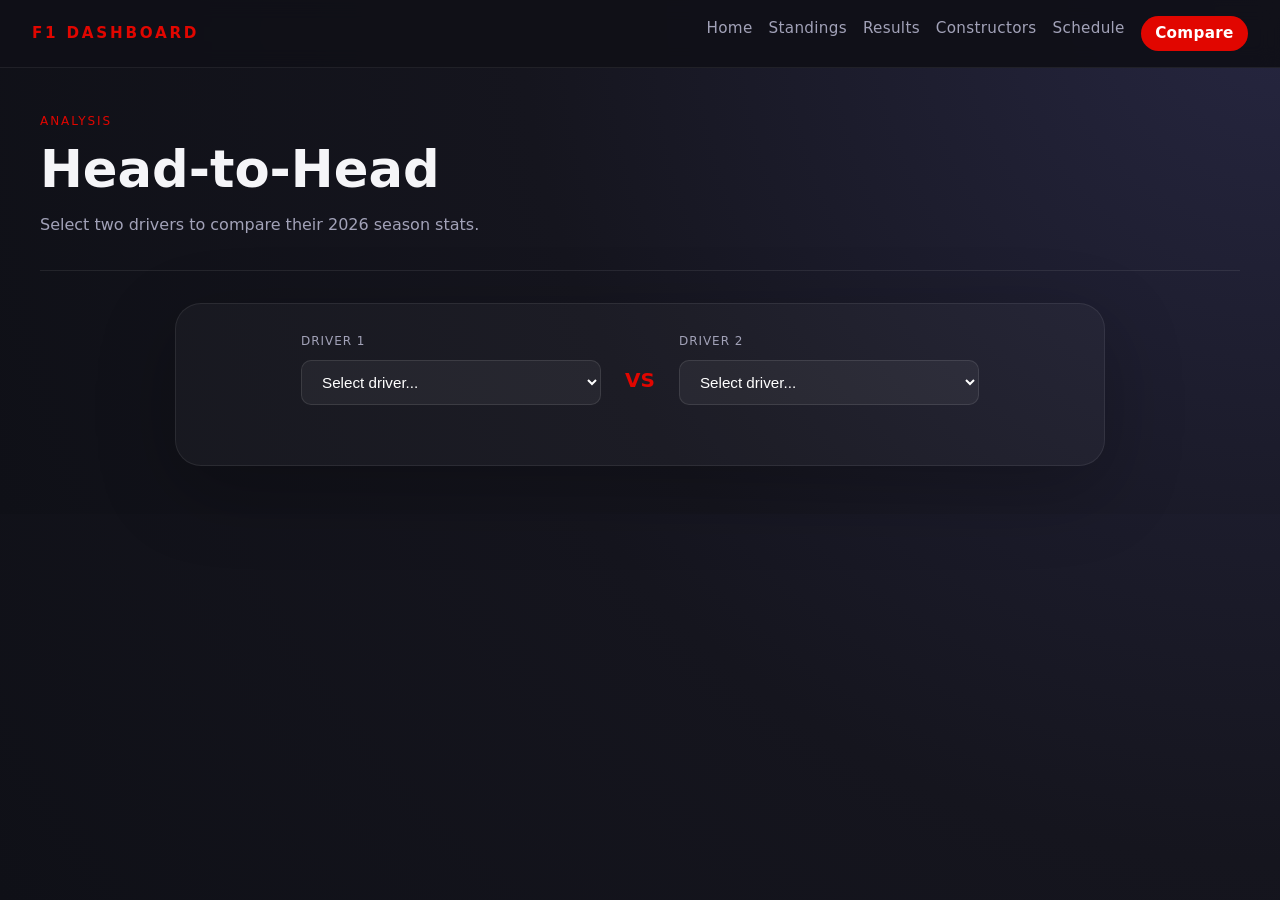
==== compare.html @ bcea9fde "Initial commit - F1 Results Dashboard" ====
<!DOCTYPE html>
<html lang="en">
<head>
  <meta charset="UTF-8" />
  <meta name="viewport" content="width=device-width, initial-scale=1.0" />
  <title>Driver Comparison | F1 Dashboard</title>
  <link rel="stylesheet" href="css/style.css" />
</head>
<body>
  <header>
    <a class="brand" href="index.html">F1 Dashboard</a>
    <nav class="nav-links">
      <a href="index.html">Home</a>
      <a href="standings.html">Standings</a>
      <a href="results.html">Results</a>
      <a href="constructors.html">Constructors</a>
      <a href="schedule.html">Schedule</a>
      <a class="active" href="compare.html">Compare</a>
    </nav>
  </header>

  <main>
    <section class="hero">
      <div>
        <p class="eyebrow">Analysis</p>
        <h1 class="hero-title">Head-to-Head</h1>
        <p class="hero-subtitle">Select two drivers to compare their 2026 season stats.</p>
      </div>
    </section>

    <section class="standings-section">
      <div class="card">
        <div class="compare-selectors">
          <div class="selector-card">
            <label class="selector-label">Driver 1</label>
            <select id="driver1-select" class="driver-select">
              <option value="">Select driver...</option>
            </select>
          </div>

          <div class="vs-badge">VS</div>

          <div class="selector-card">
            <label class="selector-label">Driver 2</label>
            <select id="driver2-select" class="driver-select">
              <option value="">Select driver...</option>
            </select>
          </div>
        </div>

        <div id="comparison-loading" class="loading-state hidden">Loading comparison...</div>
        <div id="comparison-error" class="error-state hidden"></div>
        <div id="comparison-card" class="compare-card hidden">
          <div class="compare-header">
            <div class="compare-driver">
              <div class="compare-driver-name" id="driver1-name"></div>
              <div class="compare-driver-team" id="driver1-team"></div>
            </div>
            <div class="compare-driver right">
              <div class="compare-driver-name" id="driver2-name"></div>
              <div class="compare-driver-team" id="driver2-team"></div>
            </div>
          </div>

          <div id="stats-list"></div>
        </div>
      </div>
    </section>
  </main>

  <script src="api.js"></script>
  <script>
    let allDrivers = [];

    async function initializePage() {
      try {
        allDrivers = await getAllDrivers();
        populateDriverSelects();
      } catch (error) {
        console.error('Failed to load drivers:', error);
      }
    }

    function populateDriverSelects() {
      const select1 = document.getElementById('driver1-select');
      const select2 = document.getElementById('driver2-select');

      const options = allDrivers.map(driver => {
        const fullName = `${driver.Driver.givenName} ${driver.Driver.familyName}`;
        return `<option value="${driver.Driver.driverId}">${fullName}</option>`;
      }).join('');

      select1.innerHTML += options;
      select2.innerHTML += options;

      select1.addEventListener('change', checkAndLoadComparison);
      select2.addEventListener('change', checkAndLoadComparison);
    }

    function checkAndLoadComparison() {
      const driver1Id = document.getElementById('driver1-select').value;
      const driver2Id = document.getElementById('driver2-select').value;

      if (driver1Id && driver2Id && driver1Id !== driver2Id) {
        loadComparison(driver1Id, driver2Id);
      } else {
        document.getElementById('comparison-card').classList.add('hidden');
        document.getElementById('comparison-loading').classList.add('hidden');
        document.getElementById('comparison-error').classList.add('hidden');
      }
    }

    async function loadComparison(driver1Id, driver2Id) {
      const loading = document.getElementById('comparison-loading');
      const error = document.getElementById('comparison-error');
      const card = document.getElementById('comparison-card');

      loading.classList.remove('hidden');
      error.classList.add('hidden');
      card.classList.add('hidden');

      try {
        const driver1Data = allDrivers.find(d => d.Driver.driverId === driver1Id);
        const driver2Data = allDrivers.find(d => d.Driver.driverId === driver2Id);

        const results1 = await getDriverSeasonResults(driver1Id);
        const results2 = await getDriverSeasonResults(driver2Id);

        const stats1 = calculateStats(results1, driver1Data);
        const stats2 = calculateStats(results2, driver2Data);

        displayComparison(driver1Data, driver2Data, stats1, stats2);

        loading.classList.add('hidden');
        card.classList.remove('hidden');
      } catch (err) {
        loading.classList.add('hidden');
        error.textContent = 'Failed to load comparison. Please try again.';
        error.classList.remove('hidden');
        console.error('Comparison error:', err);
      }
    }

    function calculateStats(results, driverData) {
      let wins = 0;
      let podiums = 0;
      let fastestLaps = 0;

      results.forEach(race => {
        if (race.Results && race.Results.length > 0) {
          race.Results.forEach(result => {
            if (result.position === '1') wins++;
            if (['1', '2', '3'].includes(result.position)) podiums++;
            if (result.FastestLap && result.FastestLap.rank === '1') fastestLaps++;
          });
        }
      });

      return {
        position: driverData.position,
        points: driverData.points,
        wins: wins,
        podiums: podiums,
        fastestLaps: fastestLaps
      };
    }

    function displayComparison(driver1Data, driver2Data, stats1, stats2) {
      document.getElementById('driver1-name').textContent = `${driver1Data.Driver.givenName} ${driver1Data.Driver.familyName}`;
      document.getElementById('driver1-team').textContent = driver1Data.Constructors[0].name;
      document.getElementById('driver2-name').textContent = `${driver2Data.Driver.givenName} ${driver2Data.Driver.familyName}`;
      document.getElementById('driver2-team').textContent = driver2Data.Constructors[0].name;

      const team1Color = getTeamColor(driver1Data.Constructors[0].name);
      const team2Color = getTeamColor(driver2Data.Constructors[0].name);

      const statsList = document.getElementById('stats-list');
      statsList.innerHTML = '';

      const statCategories = [
        { label: 'Position', key: 'position', inverse: true },
        { label: 'Points', key: 'points' },
        { label: 'Wins', key: 'wins' },
        { label: 'Podiums', key: 'podiums' },
        { label: 'Fastest Laps', key: 'fastestLaps' }
      ];

      statCategories.forEach(stat => {
        const val1 = parseInt(stats1[stat.key]);
        const val2 = parseInt(stats2[stat.key]);
        
        let winner = null;
        if (stat.inverse) {
          winner = val1 < val2 ? 'driver1' : val2 < val1 ? 'driver2' : null;
        } else {
          winner = val1 > val2 ? 'driver1' : val2 > val1 ? 'driver2' : null;
        }

        const maxVal = Math.max(val1, val2) || 1;
        const width1 = (val1 / maxVal) * 100;
        const width2 = (val2 / maxVal) * 100;

        const barColor1 = winner === 'driver1' ? team1Color : 'rgba(255,255,255,0.1)';
        const barColor2 = winner === 'driver2' ? team2Color : 'rgba(255,255,255,0.1)';

        const row = document.createElement('div');
        row.classList.add('stat-row');
        row.innerHTML = `
          <div class="stat-val-left">${val1}</div>
          <div class="stat-bar-wrap">
            <div class="stat-bar-left" style="width: ${width1}%; background: ${barColor1};"></div>
            <span class="stat-name">${stat.label}</span>
            <div class="stat-bar-right" style="width: ${width2}%; background: ${barColor2};"></div>
          </div>
          <div class="stat-val-right">${val2}</div>
        `;
        statsList.appendChild(row);
      });
    }

    initializePage();
  </script>
</body>
</html>
---- css/style.css ----
:root {
  color-scheme: dark;
  --bg: #15151E;
  --surface: #1C1C2A;
  --surface-alt: rgba(255, 255, 255, 0.04);
  --text: #F5F5F8;
  --muted: #A2A2B8;
  --accent: #E10600;
  --shadow: 0 24px 80px rgba(0, 0, 0, 0.24);
}

* {
  box-sizing: border-box;
}

html,
body {
  margin: 0;
  min-height: 100%;
  background: radial-gradient(circle at top right, #262640 0%, #15151E 55%, #0F1017 100%);
  color: var(--text);
  font-family: "Inter", "Segoe UI", system-ui, sans-serif;
}

body {
  line-height: 1.65;
}

a {
  color: inherit;
  text-decoration: none;
}

button,
input,
textarea {
  font: inherit;
}

header {
  position: sticky;
  top: 0;
  z-index: 10;
  display: flex;
  justify-content: space-between;
  align-items: center;
  gap: 1rem;
  padding: 1rem 2rem;
  background: rgba(16, 16, 24, 0.95);
  backdrop-filter: blur(10px);
  border-bottom: 1px solid rgba(255, 255, 255, 0.07);
}

.brand {
  font-size: 0.95rem;
  font-weight: 700;
  letter-spacing: 0.18em;
  text-transform: uppercase;
  color: var(--accent);
}

.nav-links {
  display: flex;
  flex-wrap: wrap;
  gap: 1rem;
}

.nav-links a {
  color: var(--muted);
  font-size: 0.95rem;
  letter-spacing: 0.02em;
  transition: color 0.2s ease;
}

.nav-links a:hover {
  color: var(--text);
}

.nav-links a.active {
  background: #E10600;
  color: #ffffff;
  padding: 0.3rem 0.9rem;
  border-radius: 99px;
  font-weight: 600;
}

main {
  width: min(1200px, calc(100% - 2rem));
  margin: 0 auto;
  padding: 2rem 0 3rem;
}

.hero {
  display: grid;
  gap: 1.75rem;
  padding-bottom: 2rem;
  border-bottom: 1px solid rgba(255, 255, 255, 0.08);
}

.eyebrow,
.sm-label {
  display: inline-block;
  margin-bottom: 0.75rem;
  color: var(--accent);
  letter-spacing: 0.16em;
  text-transform: uppercase;
  font-size: 0.75rem;
}

.hero-title {
  margin: 0;
  font-size: clamp(2.2rem, 4vw, 3.6rem);
  line-height: 1.02;
}

.hero-subtitle,
.hero-season-note {
  margin: 1rem 0 0;
  max-width: 58rem;
  color: var(--muted);
  font-size: 1rem;
}

.hero-card,
.card {
  padding: 1.75rem;
  background: rgba(255, 255, 255, 0.03);
  border: 1px solid rgba(255, 255, 255, 0.08);
  border-radius: 26px;
  box-shadow: var(--shadow);
}

.stat-cards {
  display: grid;
  grid-template-columns: repeat(auto-fit, minmax(160px, 1fr));
  gap: 12px;
  margin-bottom: 2rem;
}

.stat-card {
  background: rgba(255,255,255,0.04);
  border: 0.5px solid rgba(255,255,255,0.08);
  border-radius: 12px;
  padding: 1rem 1.25rem;
}

.stat-label {
  font-size: 11px;
  color: #A2A2B8;
  text-transform: uppercase;
  letter-spacing: 0.08em;
  margin: 0 0 6px;
}

.stat-val {
  font-size: 1.2rem;
  font-weight: 700;
  color: #ffffff;
  margin: 0 0 2px;
}

.stat-sub {
  font-size: 0.8rem;
  color: #A2A2B8;
  margin: 0;
}

.hero-season {
  margin: 0.75rem 0 0;
  font-size: 3rem;
  font-weight: 800;
}

.cards-grid {
  display: grid;
  gap: 1.5rem;
}

.card-header {
  display: flex;
  flex-direction: column;
  gap: 0.35rem;
}

.card h2 {
  margin: 0;
  font-size: 1.2rem;
}

.muted-text,
.card-message,
.loading-text,
.error-text {
  color: var(--muted);
}

.race-meta,
.race-header {
  display: grid;
  gap: 0.4rem;
  margin-top: 1rem;
}

.race-name,
.race-date,
.race-title,
.race-info {
  display: block;
  font-weight: 600;
}

.race-date,
.race-info {
  color: var(--muted);
  font-size: 0.95rem;
}

.summary-item {
  display: grid;
  grid-template-columns: auto 1fr auto;
  gap: 1rem;
  align-items: center;
  padding: 1rem 1rem;
  border-radius: 20px;
  background: rgba(255, 255, 255, 0.04);
  border: 1px solid rgba(255, 255, 255, 0.06);
}

.summary-item strong {
  font-size: 1rem;
}

.position {
  display: inline-grid;
  place-items: center;
  width: 3rem;
  height: 3rem;
  border-radius: 16px;
  background: rgba(225, 6, 0, 0.12);
  color: var(--accent);
  font-weight: 700;
}

.driver-name,
.constructor-name {
  font-weight: 700;
}

.driver-team,
.result-time,
.fastest-lap,
.race-info {
  color: var(--muted);
  font-size: 0.95rem;
}

.error {
  color: #ff6b6b;
}

.hidden {
  display: none !important;
}

@media (min-width: 768px) {
  .hero {
    grid-template-columns: 1fr 360px;
    align-items: start;
  }

  .cards-grid {
    grid-template-columns: minmax(0, 1fr);
  }
}

@media (max-width: 620px) {
  header {
    flex-direction: column;
    align-items: flex-start;
    gap: 1rem;
    padding: 1rem;
  }

  main {
    width: min(100%, calc(100% - 1.5rem));
    padding: 1rem 0 2rem;
  }

  .hero {
    grid-template-columns: 1fr;
  }

  .hero-card,
  .card,
  .stat-cards {
    width: 100%;
  }

  .stat-cards {
    grid-template-columns: 1fr;
  }

  .card-footer,
  .button-group {
    justify-content: flex-start;
  }

  .standing-card,
  .constructor-item,
  .finisher-item {
    grid-template-columns: 1fr;
    text-align: left;
  }

  .result-right {
    grid-template-columns: 1fr;
    text-align: left;
  }

  .position,
  .points {
    min-width: auto;
  }

  .points-bar-wrap {
    width: 100%;
  }
}

@media (max-width: 768px) {
  .schedule-grid {
    grid-template-columns: repeat(auto-fit, minmax(240px, 1fr));
  }
}

@media (max-width: 480px) {
  .schedule-grid {
    grid-template-columns: 1fr;
  }

  .race-card {
    padding: 1rem 1rem;
  }

  .race-card-name {
    font-size: 0.95rem;
  }
}

/* Driver Comparison Styles */
.compare-selectors {
  display: flex;
  align-items: center;
  justify-content: center;
  gap: 1.5rem;
  margin-bottom: 2rem;
  flex-wrap: wrap;
}

.selector-card {
  display: flex;
  flex-direction: column;
  gap: 0.5rem;
  flex: 1;
  max-width: 300px;
}

.selector-label {
  font-size: 0.75rem;
  text-transform: uppercase;
  letter-spacing: 0.08em;
  color: #A2A2B8;
}

.driver-select {
  background: rgba(255,255,255,0.05);
  border: 1px solid rgba(255,255,255,0.1);
  border-radius: 10px;
  color: #ffffff;
  padding: 0.75rem 1rem;
  font-size: 0.95rem;
  cursor: pointer;
  width: 100%;
}

.driver-select option {
  color: #121212;
  background: #ffffff;
}

.driver-select:focus {
  outline: none;
  border-color: #E10600;
}

.vs-badge {
  font-size: 1.25rem;
  font-weight: 800;
  color: #E10600;
  padding-top: 1.5rem;
}

.compare-card {
  background: rgba(255,255,255,0.03);
  border: 1px solid rgba(255,255,255,0.07);
  border-radius: 20px;
  padding: 2rem;
  max-width: 900px;
  margin: 0 auto 3rem;
}

.compare-header {
  display: flex;
  justify-content: space-between;
  margin-bottom: 2rem;
  padding-bottom: 1rem;
  border-bottom: 1px solid rgba(255,255,255,0.07);
}

.compare-driver {
  display: flex;
  flex-direction: column;
  gap: 0.25rem;
}

.compare-driver.right {
  text-align: right;
}

.compare-driver-name {
  font-size: 1.1rem;
  font-weight: 700;
  color: #ffffff;
}

.compare-driver-team {
  font-size: 0.8rem;
  color: #A2A2B8;
}

.stat-row {
  display: grid;
  grid-template-columns: 60px 1fr 60px;
  align-items: center;
  gap: 1rem;
  margin-bottom: 1.25rem;
}

.stat-val-left,
.stat-val-right {
  font-size: 1rem;
  font-weight: 700;
  color: #ffffff;
}

.stat-val-right {
  text-align: right;
}

.stat-bar-wrap {
  display: flex;
  align-items: center;
  gap: 0.5rem;
  position: relative;
}

.stat-name {
  font-size: 0.75rem;
  color: #A2A2B8;
  text-transform: uppercase;
  letter-spacing: 0.08em;
  white-space: nowrap;
  min-width: 80px;
  text-align: center;
}

.stat-bar-left,
.stat-bar-right {
  height: 6px;
  border-radius: 3px;
  transition: width 0.4s ease;
  flex: 1;
}

.stat-bar-left {
  transform: scaleX(-1);
}

@media (max-width: 768px) {
  .compare-selectors {
    gap: 1rem;
  }

  .selector-card {
    max-width: 100%;
  }

  .vs-badge {
    width: 100%;
    text-align: center;
    padding: 0.5rem 0;
  }

  .compare-card {
    padding: 1.5rem;
  }

  .stat-row {
    grid-template-columns: 50px 1fr 50px;
    gap: 0.5rem;
  }

  .stat-val-left,
  .stat-val-right {
    font-size: 0.9rem;
  }
}


.standings-section {
  padding: 2rem 0 0;
  max-width: 930px;
  margin: 0 auto;
}

.standing-card,
.finisher-item,
.constructor-item {
  display: grid;
  grid-template-columns: auto 1fr auto;
  gap: 1rem;
  align-items: center;
  background: rgba(255, 255, 255, 0.04);
  border: 1px solid rgba(255, 255, 255, 0.08);
  padding: 1.15rem 1.3rem;
  margin-bottom: 0.85rem;
  border-radius: 18px;
}

.position {
  font-size: 1.1rem;
  font-weight: 700;
  color: var(--accent);
  min-width: 42px;
}

.driver-info,
.constructor-info,
.finisher-info {
  display: grid;
  gap: 0.25rem;
  flex: 1;
}

.driver-name,
.constructor-name {
  font-size: 1rem;
  color: #ffffff;
}

.team-name,
.result-time,
.fastest-lap,
.race-info {
  font-size: 0.92rem;
}

.points {
  font-size: 0.98rem;
  font-weight: 700;
  color: #ffffff;
  text-align: right;
  min-width: 68px;
}

.result-right {
  display: grid;
  gap: 0.35rem;
  text-align: right;
}

.button-group,
.card-footer {
  display: flex;
  justify-content: flex-end;
  margin-top: 1.5rem;
}

.refresh-btn {
  border: 1px solid rgba(255, 255, 255, 0.12);
  background: rgba(255, 255, 255, 0.05);
  color: var(--text);
  border-radius: 999px;
  padding: 0.8rem 1.1rem;
  cursor: pointer;
  transition: background 0.2s ease, transform 0.2s ease;
}

.refresh-btn:hover {
  background: rgba(225, 6, 0, 0.14);
  transform: translateY(-1px);
}

.pos-gold { background: rgba(250,199,117,0.2) !important; color: #BA7517 !important; }
.pos-silver { background: rgba(180,178,169,0.2) !important; color: #5F5E5A !important; }
.pos-bronze { background: rgba(215,130,80,0.2) !important; color: #993C1D !important; }

.points-bar-wrap {
  height: 3px;
  background: rgba(255,255,255,0.08);
  border-radius: 2px;
  margin-top: 6px;
  width: 100%;
}

.points-bar {
  height: 3px;
  background: #E10600;
  border-radius: 2px;
}

.loading-state,
.error-state,
.loading-text,
.error-text {
  padding: 1rem 1.25rem;
  border-radius: 18px;
  margin-bottom: 1rem;
  font-weight: 600;
}

.loading-state {
  background: rgba(225, 6, 0, 0.08);
  color: #ffd1cf;
}

.error-state {
  background: rgba(255, 107, 107, 0.14);
  color: #ffb4b4;
}

.schedule-grid {
  display: grid;
  grid-template-columns: repeat(auto-fit, minmax(260px, 1fr));
  gap: 1rem;
  padding: 0 0 3rem;
  max-width: 1200px;
  margin: 0 auto;
}

.race-card {
  background: rgba(255,255,255,0.03);
  border: 0.5px solid rgba(255,255,255,0.07);
  border-radius: 16px;
  padding: 1.25rem;
  display: flex;
  flex-direction: column;
  gap: 0.35rem;
  transition: border-color 0.2s ease;
  position: relative;
}

.race-card:hover {
  border-color: rgba(225,6,0,0.35);
}

.circuit-map {
  width: 100%;
  height: 90px;
  display: flex;
  align-items: center;
  justify-content: center;
  margin-bottom: 0.75rem;
  opacity: 0.35;
  transition: opacity 0.2s ease;
  filter: invert(1);
}

.race-card:hover .circuit-map {
  opacity: 0.75;
}

.race-card.next-race .circuit-map {
  opacity: 0.9;
  filter: invert(1) sepia(1) saturate(5) hue-rotate(315deg);
}

.circuit-map img {
  max-height: 90px;
  width: auto;
  max-width: 100%;
  object-fit: contain;
}

.race-card.next-race {
  border: 1.5px solid #E10600;
  background: rgba(225,6,0,0.05);
}

.next-race-label {
  display: inline-block;
  font-size: 0.68rem;
  font-weight: 700;
  letter-spacing: 0.1em;
  text-transform: uppercase;
  color: #E10600;
  background: rgba(225,6,0,0.12);
  padding: 0.2rem 0.65rem;
  border-radius: 99px;
  margin-bottom: 0.5rem;
  width: fit-content;
}

.race-round {
  font-size: 0.72rem;
  color: #A2A2B8;
  text-transform: uppercase;
  letter-spacing: 0.08em;
}

.race-card-name {
  font-size: 1rem;
  font-weight: 700;
  color: #ffffff;
  margin: 0.15rem 0;
}

.race-circuit {
  font-size: 0.8rem;
  color: #A2A2B8;
}

.race-location {
  font-size: 0.82rem;
  color: #ffffff;
  margin-top: 0.25rem;
}

.race-card-date {
  font-size: 0.82rem;
  color: #A2A2B8;
  margin-top: 0.1rem;
}

.badge {
  display: inline-block;
  font-size: 0.68rem;
  font-weight: 700;
  letter-spacing: 0.08em;
  text-transform: uppercase;
  padding: 0.2rem 0.65rem;
  border-radius: 99px;
  margin-top: 0.6rem;
  width: fit-content;
}

.badge-completed {
  background: rgba(39,80,10,0.25);
  color: #97C459;
  border: 0.5px solid rgba(151,196,89,0.3);
}

.badge-upcoming {
  background: rgba(255,255,255,0.05);
  color: #A2A2B8;
  border: 0.5px solid rgba(255,255,255,0.1);
}
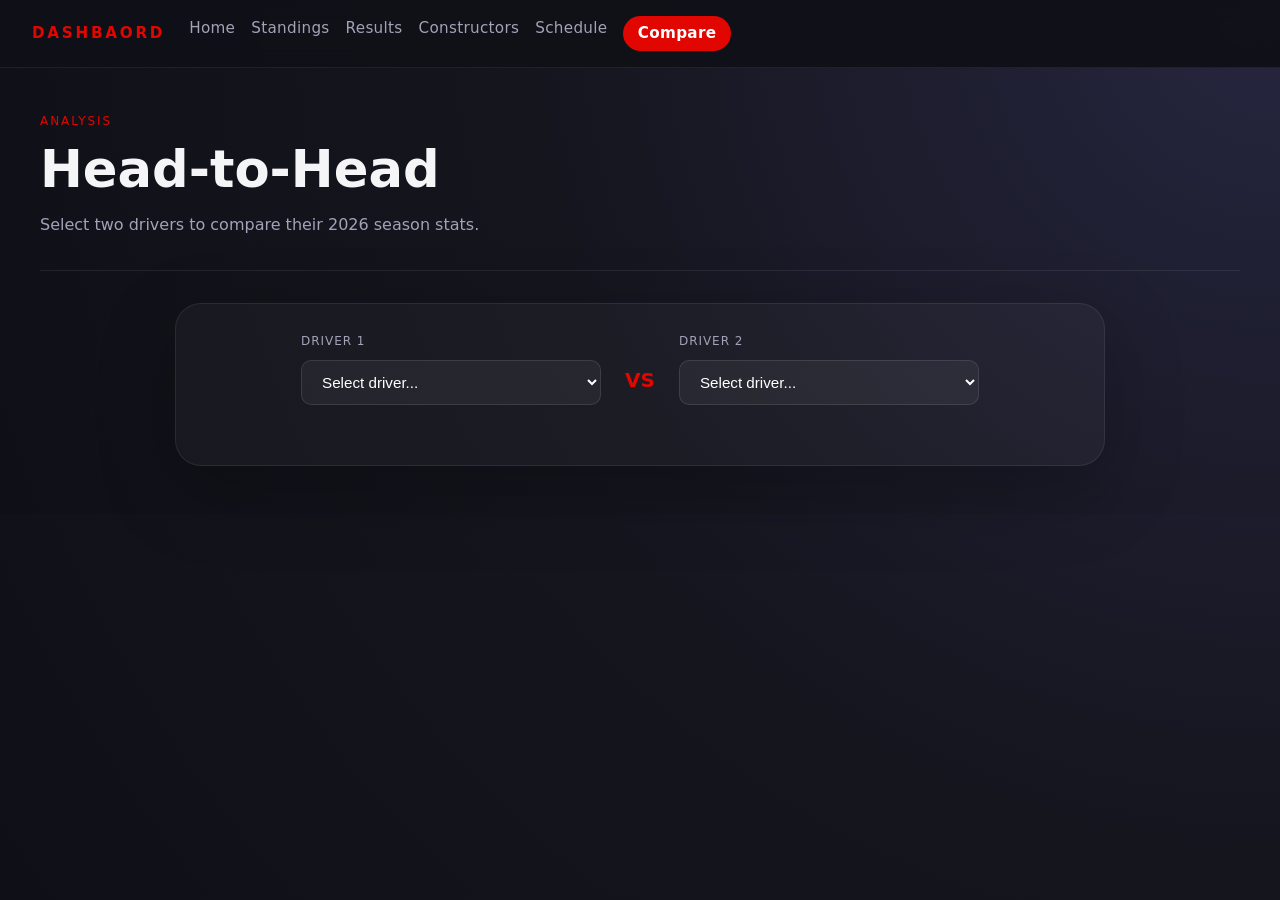
==== commit 3ee3a06a: "moved the nav bar" ====
--- a/compare.html
+++ b/compare.html
@@ -8,7 +8,7 @@
 </head>
 <body>
   <header>
-    <a class="brand" href="index.html">F1 Dashboard</a>
+    <a class="brand" href="index.html">DASHBAORD</a>
     <nav class="nav-links">
       <a href="index.html">Home</a>
       <a href="standings.html">Standings</a>
@@ -85,7 +85,13 @@
       const select1 = document.getElementById('driver1-select');
       const select2 = document.getElementById('driver2-select');
 
-      const options = allDrivers.map(driver => {
+      const sortedDrivers = [...allDrivers].sort((a, b) => {
+        const nameA = `${a.Driver.givenName} ${a.Driver.familyName}`.toLowerCase();
+        const nameB = `${b.Driver.givenName} ${b.Driver.familyName}`.toLowerCase();
+        return nameA.localeCompare(nameB);
+      });
+
+      const options = sortedDrivers.map(driver => {
         const fullName = `${driver.Driver.givenName} ${driver.Driver.familyName}`;
         return `<option value="${driver.Driver.driverId}">${fullName}</option>`;
       }).join('');
--- a/css/style.css
+++ b/css/style.css
@@ -42,7 +42,7 @@
   top: 0;
   z-index: 10;
   display: flex;
-  justify-content: space-between;
+  justify-content: flex-start;
   align-items: center;
   gap: 1rem;
   padding: 1rem 2rem;
@@ -63,6 +63,7 @@
   display: flex;
   flex-wrap: wrap;
   gap: 1rem;
+  margin-left: 0.5rem;
 }
 
 .nav-links a {
@@ -121,13 +122,30 @@
   font-size: 1rem;
 }
 
-.hero-card,
 .card {
   padding: 1.75rem;
   background: rgba(255, 255, 255, 0.03);
   border: 1px solid rgba(255, 255, 255, 0.08);
   border-radius: 26px;
   box-shadow: var(--shadow);
+}
+
+.hero-card {
+  display: flex;
+  flex-direction: column;
+  justify-content: space-between;
+  gap: 0.85rem;
+  padding: 1.75rem 0;
+  background: transparent;
+  border: none;
+  border-radius: 0;
+  box-shadow: none;
+}
+
+.hero-card .button-group {
+  display: flex;
+  justify-content: flex-end;
+  width: 100%;
 }
 
 .stat-cards {
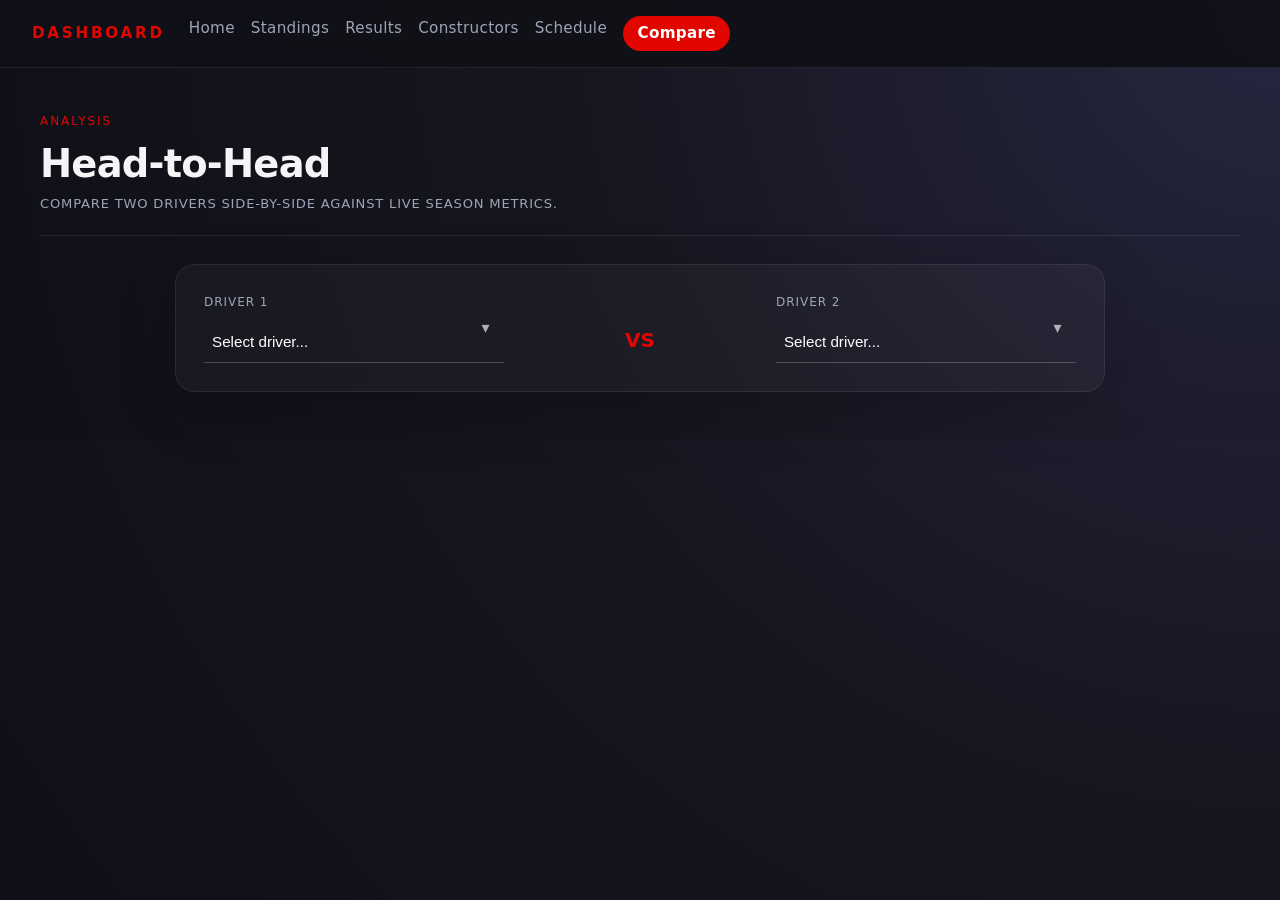
==== commit f2a08102: "UI fix" ====
--- a/compare.html
+++ b/compare.html
@@ -8,7 +8,7 @@
 </head>
 <body>
   <header>
-    <a class="brand" href="index.html">DASHBAORD</a>
+    <a class="brand" href="index.html">DASHBOARD</a>
     <nav class="nav-links">
       <a href="index.html">Home</a>
       <a href="standings.html">Standings</a>
@@ -20,11 +20,13 @@
   </header>
 
   <main>
-    <section class="hero">
-      <div>
-        <p class="eyebrow">Analysis</p>
-        <h1 class="hero-title">Head-to-Head</h1>
-        <p class="hero-subtitle">Select two drivers to compare their 2026 season stats.</p>
+    <section class="hero hero--section">
+      <div class="hero-copy">
+        <div>
+          <p class="eyebrow">Analysis</p>
+          <h1 class="hero-title">Head-to-Head</h1>
+        </div>
+        <p class="hero-meta">Compare two drivers side-by-side against live season metrics.</p>
       </div>
     </section>
 
--- a/css/style.css
+++ b/css/style.css
@@ -93,11 +93,45 @@
 
 .hero {
   display: grid;
-  gap: 1.75rem;
-  padding-bottom: 2rem;
+  gap: 1rem;
+  padding-bottom: 1.25rem;
   border-bottom: 1px solid rgba(255, 255, 255, 0.08);
 }
 
+.hero--standings {
+  display: grid;
+  grid-template-columns: minmax(0, 1fr);
+  align-items: flex-start;
+  gap: 0.85rem;
+}
+
+.hero-copy {
+  display: grid;
+  gap: 0.5rem;
+}
+
+.hero-actions {
+    display: inline-flex;
+    align-items: center;
+    justify-content: flex-start;
+    gap: 0.75rem;
+    margin-top: 0.25rem;
+  }
+
+  .hero--standings .hero-copy,
+  .hero--standings .hero-actions,
+  .hero--section .hero-copy,
+  .hero--section .hero-actions {
+    width: 100%;
+  }
+
+  .hero-meta {
+    color: var(--muted);
+    font-size: 0.82rem;
+    letter-spacing: 0.06em;
+    text-transform: uppercase;
+    margin: 0;
+  }
 .eyebrow,
 .sm-label {
   display: inline-block;
@@ -110,8 +144,9 @@
 
 .hero-title {
   margin: 0;
-  font-size: clamp(2.2rem, 4vw, 3.6rem);
-  line-height: 1.02;
+  font-size: clamp(1.9rem, 3vw, 2.8rem);
+  line-height: 1.08;
+  letter-spacing: -0.02em;
 }
 
 .hero-subtitle,
@@ -119,27 +154,25 @@
   margin: 1rem 0 0;
   max-width: 58rem;
   color: var(--muted);
-  font-size: 1rem;
+  font-size: 0.95rem;
+  line-height: 1.6;
 }
 
 .card {
   padding: 1.75rem;
   background: rgba(255, 255, 255, 0.03);
   border: 1px solid rgba(255, 255, 255, 0.08);
-  border-radius: 26px;
-  box-shadow: var(--shadow);
+  border-radius: 20px;
+  box-shadow: 0 18px 60px rgba(0,0,0,0.18);
 }
 
 .hero-card {
-  display: flex;
-  flex-direction: column;
-  justify-content: space-between;
-  gap: 0.85rem;
-  padding: 1.75rem 0;
-  background: transparent;
-  border: none;
-  border-radius: 0;
-  box-shadow: none;
+  display: grid;
+  gap: 1rem;
+  padding: 1.5rem 1.25rem;
+  background: rgba(255,255,255,0.02);
+  border: 1px solid rgba(255, 255, 255, 0.08);
+  border-radius: 20px;
 }
 
 .hero-card .button-group {
@@ -156,10 +189,14 @@
 }
 
 .stat-card {
-  background: rgba(255,255,255,0.04);
-  border: 0.5px solid rgba(255,255,255,0.08);
-  border-radius: 12px;
-  padding: 1rem 1.25rem;
+  background: transparent;
+  border: 1px solid rgba(255,255,255,0.08);
+  border-radius: 16px;
+  padding: 1rem 1.2rem;
+}
+
+.stat-card:nth-child(odd) {
+  background: rgba(255,255,255,0.01);
 }
 
 .stat-label {
@@ -283,7 +320,7 @@
 @media (min-width: 768px) {
   .hero {
     grid-template-columns: 1fr 360px;
-    align-items: start;
+    align-items: end;
   }
 
   .cards-grid {
@@ -369,10 +406,7 @@
 .compare-selectors {
   display: flex;
   align-items: center;
-  justify-content: center;
-  gap: 1.5rem;
-  margin-bottom: 2rem;
-  flex-wrap: wrap;
+    justify-content: space-between;
 }
 
 .selector-card {
@@ -391,14 +425,35 @@
 }
 
 .driver-select {
-  background: rgba(255,255,255,0.05);
-  border: 1px solid rgba(255,255,255,0.1);
-  border-radius: 10px;
+  width: 100%;
+  background: transparent;
   color: #ffffff;
-  padding: 0.75rem 1rem;
+  border: none;
+  border-bottom: 1px solid rgba(255,255,255,0.22);
+  padding: 0.75rem 0.5rem;
   font-size: 0.95rem;
+  appearance: none;
+  -webkit-appearance: none;
+  -moz-appearance: none;
   cursor: pointer;
-  width: 100%;
+}
+
+.selector-card {
+  position: relative;
+}
+
+.selector-card::after {
+  content: '▾';
+  position: absolute;
+  right: 0.9rem;
+  top: 50%;
+  transform: translateY(-50%);
+  color: rgba(255,255,255,0.65);
+  pointer-events: none;
+}
+
+.driver-select::-ms-expand {
+  display: none;
 }
 
 .driver-select option {
@@ -408,7 +463,7 @@
 
 .driver-select:focus {
   outline: none;
-  border-color: #E10600;
+  border-bottom-color: #E10600;
 }
 
 .vs-badge {
@@ -418,14 +473,6 @@
   padding-top: 1.5rem;
 }
 
-.compare-card {
-  background: rgba(255,255,255,0.03);
-  border: 1px solid rgba(255,255,255,0.07);
-  border-radius: 20px;
-  padding: 2rem;
-  max-width: 900px;
-  margin: 0 auto 3rem;
-}
 
 .compare-header {
   display: flex;
@@ -536,7 +583,7 @@
 
 
 .standings-section {
-  padding: 2rem 0 0;
+  padding: 1.8rem 0 0;
   max-width: 930px;
   margin: 0 auto;
 }
@@ -545,14 +592,20 @@
 .finisher-item,
 .constructor-item {
   display: grid;
-  grid-template-columns: auto 1fr auto;
+  grid-template-columns: auto minmax(0, 1fr) auto;
   gap: 1rem;
   align-items: center;
-  background: rgba(255, 255, 255, 0.04);
+  background: rgba(255, 255, 255, 0.02);
   border: 1px solid rgba(255, 255, 255, 0.08);
-  padding: 1.15rem 1.3rem;
+  padding: 1rem 1.15rem;
   margin-bottom: 0.85rem;
-  border-radius: 18px;
+  border-radius: 16px;
+}
+
+.standing-card:nth-child(even),
+.constructor-item:nth-child(even),
+.finisher-item:nth-child(even) {
+  background: rgba(255,255,255,0.01);
 }
 
 .position {
@@ -611,12 +664,28 @@
   border-radius: 999px;
   padding: 0.8rem 1.1rem;
   cursor: pointer;
-  transition: background 0.2s ease, transform 0.2s ease;
+  transition: background 0.2s ease, transform 0.2s ease, border-color 0.2s ease;
 }
 
 .refresh-btn:hover {
-  background: rgba(225, 6, 0, 0.14);
+  background: rgba(255, 255, 255, 0.12);
+  border-color: rgba(255, 255, 255, 0.2);
   transform: translateY(-1px);
+}
+
+.refresh-btn--minimal {
+  padding: 0.6rem 0.9rem;
+  background: transparent;
+  border: 1px solid rgba(255, 255, 255, 0.15);
+  color: var(--text);
+  min-width: 108px;
+}
+
+.refresh-icon {
+  width: 1rem;
+  height: 1rem;
+  display: inline-block;
+  margin-right: 0.45rem;
 }
 
 .pos-gold { background: rgba(250,199,117,0.2) !important; color: #BA7517 !important; }
@@ -657,51 +726,59 @@
   color: #ffb4b4;
 }
 
-.schedule-grid {
-  display: grid;
-  grid-template-columns: repeat(auto-fit, minmax(260px, 1fr));
-  gap: 1rem;
-  padding: 0 0 3rem;
-  max-width: 1200px;
-  margin: 0 auto;
-}
-
-.race-card {
-  background: rgba(255,255,255,0.03);
-  border: 0.5px solid rgba(255,255,255,0.07);
-  border-radius: 16px;
-  padding: 1.25rem;
-  display: flex;
-  flex-direction: column;
-  gap: 0.35rem;
-  transition: border-color 0.2s ease;
-  position: relative;
-}
-
-.race-card:hover {
-  border-color: rgba(225,6,0,0.35);
-}
-
-.circuit-map {
-  width: 100%;
-  height: 90px;
-  display: flex;
-  align-items: center;
-  justify-content: center;
-  margin-bottom: 0.75rem;
-  opacity: 0.35;
-  transition: opacity 0.2s ease;
-  filter: invert(1);
-}
-
-.race-card:hover .circuit-map {
-  opacity: 0.75;
-}
-
-.race-card.next-race .circuit-map {
-  opacity: 0.9;
-  filter: invert(1) sepia(1) saturate(5) hue-rotate(315deg);
-}
+  .schedule-grid {
+    display: grid;
+    grid-template-columns: 1fr;
+    gap: 0.75rem;
+    padding: 0 0 3rem;
+    max-width: 980px;
+    margin: 0 auto;
+  }
+
+  .race-card {
+    background: rgba(255,255,255,0.02);
+    border: 1px solid rgba(255,255,255,0.08);
+    border-radius: 18px;
+    padding: 1rem 1.2rem;
+    display: flex;
+    flex-wrap: wrap;
+    align-items: center;
+    gap: 1rem;
+    transition: border-color 0.2s ease, transform 0.2s ease;
+    position: relative;
+  }
+
+  .race-card:hover {
+    transform: translateY(-1px);
+    border-color: rgba(225,6,0,0.35);
+  }
+
+  .race-card-content {
+    display: grid;
+    gap: 0.18rem;
+    min-width: 0;
+    flex: 1 1 0px;
+  }
+
+  .circuit-map {
+    width: 72px;
+    height: 72px;
+    display: flex;
+    align-items: center;
+    justify-content: center;
+    opacity: 0.45;
+    transition: opacity 0.2s ease;
+    filter: invert(1);
+  }
+
+  .race-card:hover .circuit-map {
+    opacity: 0.75;
+  }
+
+  .race-card.next-race .circuit-map {
+    opacity: 0.9;
+    filter: invert(1) sepia(1) saturate(5) hue-rotate(315deg);
+  }
 
 .circuit-map img {
   max-height: 90px;
@@ -710,10 +787,10 @@
   object-fit: contain;
 }
 
-.race-card.next-race {
-  border: 1.5px solid #E10600;
-  background: rgba(225,6,0,0.05);
-}
+  .race-card.next-race {
+    border: 1.5px solid #E10600;
+    background: rgba(225,6,0,0.05);
+  }
 
 .next-race-label {
   display: inline-block;
